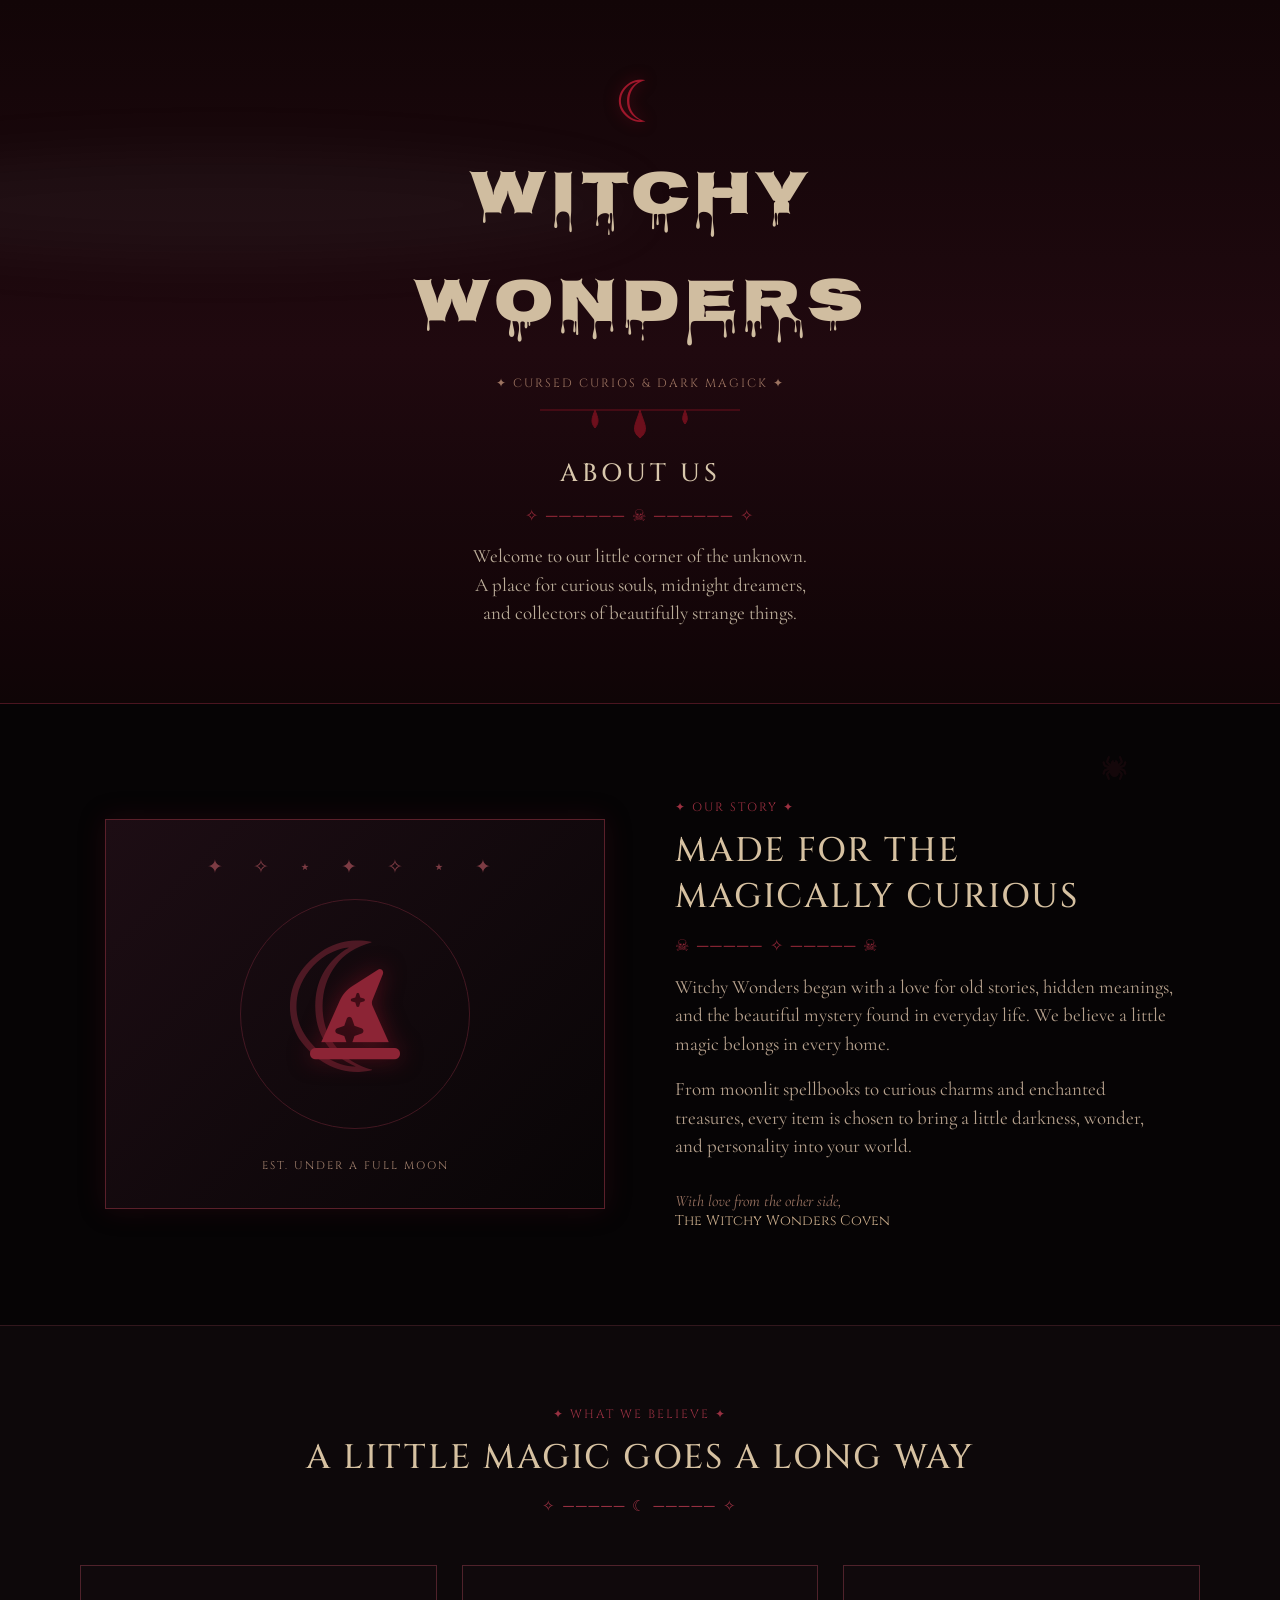
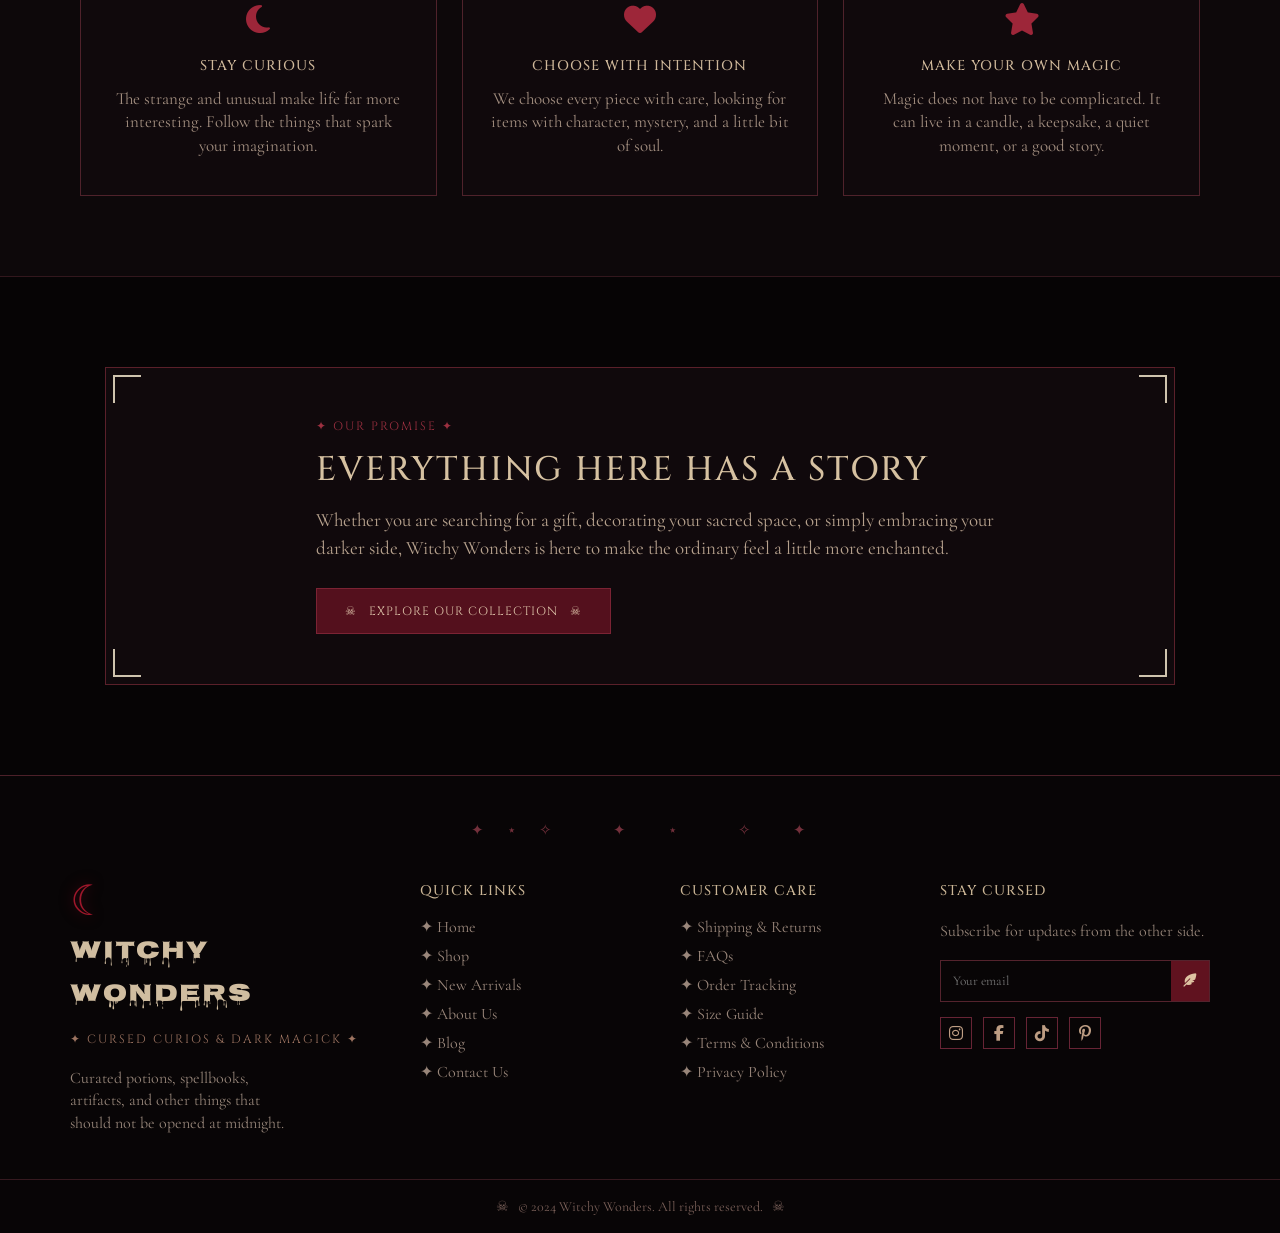
==== about.html @ de9fff38 "Add Witchy Wonders about page" ====
<!DOCTYPE html>
<html lang="en">
<head>
    <meta charset="UTF-8">
    <meta name="viewport" content="width=device-width, initial-scale=1.0">
    <title>Witchy Wonders | About Us</title>

    <link rel="stylesheet" href="about.css">

    <link rel="preconnect" href="https://fonts.googleapis.com">
    <link rel="preconnect" href="https://fonts.gstatic.com" crossorigin>
    <link href="https://fonts.googleapis.com/css2?family=Cinzel:wght@400;500;600&family=Cormorant+Garamond:wght@400;500;600&family=Nosifer&display=swap" rel="stylesheet">

    <link rel="stylesheet" href="https://cdnjs.cloudflare.com/ajax/libs/font-awesome/6.5.2/css/all.min.css">
</head>

<body>

    <div class="bg-spiders">
        <i class="fa-solid fa-spider"></i>
        <i class="fa-solid fa-spider"></i>
        <i class="fa-solid fa-spider"></i>
        <i class="fa-solid fa-spider"></i>
        <i class="fa-solid fa-spider"></i>
        <i class="fa-solid fa-spider"></i>
    </div>

    <header class="hero">
        <div class="fog"></div>

        <div class="hero-content">
            <div class="moon-symbol">☾</div>
            <h1>WITCHY WONDERS</h1>
            <p class="tagline">✦ CURSED CURIOS &amp; DARK MAGICK ✦</p>

            <svg class="blood-drip" viewBox="0 0 200 30">
                <line x1="0" y1="1" x2="200" y2="1"></line>
                <path d="M55 1 C52 9 50 13 55 19 C60 13 58 9 55 1 Z"></path>
                <path d="M100 1 C96 15 90 21 100 29 C110 21 104 15 100 1 Z"></path>
                <path d="M145 1 C143 7 141 10 145 15 C149 10 147 7 145 1 Z"></path>
            </svg>

            <h2>ABOUT US</h2>
            <div class="ornament">✧ ────── ☠ ────── ✧</div>

            <p class="hero-text">
                Welcome to our little corner of the unknown.<br>
                A place for curious souls, midnight dreamers,<br>
                and collectors of beautifully strange things.
            </p>
        </div>
    </header>

    <main>
        <section class="story-section">
            <div class="story-image">
                <div class="moon-circle">☾</div>
                <i class="fa-solid fa-hat-wizard"></i>
                <p>EST. UNDER A FULL MOON</p>
            </div>

            <div class="story-text">
                <p class="small-title">✦ OUR STORY ✦</p>
                <h2>MADE FOR THE<br>MAGICALLY CURIOUS</h2>

                <div class="small-ornament">☠ ───── ✧ ───── ☠</div>

                <p>
                    Witchy Wonders began with a love for old stories, hidden
                    meanings, and the beautiful mystery found in everyday life.
                    We believe a little magic belongs in every home.
                </p>

                <p>
                    From moonlit spellbooks to curious charms and enchanted
                    treasures, every item is chosen to bring a little darkness,
                    wonder, and personality into your world.
                </p>

                <p class="signature">With love from the other side,</p>
                <p class="signature-name">The Witchy Wonders Coven</p>
            </div>
        </section>

        <section class="beliefs-section">
            <div class="section-heading">
                <p>✦ WHAT WE BELIEVE ✦</p>
                <h2>A LITTLE MAGIC GOES A LONG WAY</h2>
                <div>✧ ───── ☾ ───── ✧</div>
            </div>

            <div class="belief-grid">
                <div class="belief-card">
                    <i class="fa-solid fa-moon"></i>
                    <h3>STAY CURIOUS</h3>
                    <p>
                        The strange and unusual make life far more interesting.
                        Follow the things that spark your imagination.
                    </p>
                </div>

                <div class="belief-card">
                    <i class="fa-solid fa-heart"></i>
                    <h3>CHOOSE WITH INTENTION</h3>
                    <p>
                        We choose every piece with care, looking for items with
                        character, mystery, and a little bit of soul.
                    </p>
                </div>

                <div class="belief-card">
                    <i class="fa-solid fa-star"></i>
                    <h3>MAKE YOUR OWN MAGIC</h3>
                    <p>
                        Magic does not have to be complicated. It can live in a
                        candle, a keepsake, a quiet moment, or a good story.
                    </p>
                </div>
            </div>
        </section>

        <section class="promise-section">
            <div class="promise-box">
                <span class="corner top-left"></span>
                <span class="corner top-right"></span>
                <span class="corner bottom-left"></span>
                <span class="corner bottom-right"></span>

                <i class="fa-solid fa-cauldron promise-icon"></i>

                <div>
                    <p class="small-title">✦ OUR PROMISE ✦</p>
                    <h2>EVERYTHING HERE HAS A STORY</h2>
                    <p>
                        Whether you are searching for a gift, decorating your
                        sacred space, or simply embracing your darker side,
                        Witchy Wonders is here to make the ordinary feel a
                        little more enchanted.
                    </p>

                    <a href="#" class="magic-button">
                        <span>☠</span> EXPLORE OUR COLLECTION <span>☠</span>
                    </a>
                </div>
            </div>
        </section>
    </main>

    <footer>
        <div class="footer-stars">✦　⋆　✧　　　✦　　⋆　　　✧　　✦</div>

        <div class="footer-grid">
            <div class="footer-brand">
                <div class="footer-moon">☾</div>
                <h2>WITCHY WONDERS</h2>
                <p class="tagline">✦ CURSED CURIOS &amp; DARK MAGICK ✦</p>

                <p>
                    Curated potions, spellbooks,<br>
                    artifacts, and other things that<br>
                    should not be opened at midnight.
                </p>
            </div>

            <div class="footer-column">
                <h3>QUICK LINKS</h3>
                <a href="#">✦ Home</a>
                <a href="#">✦ Shop</a>
                <a href="#">✦ New Arrivals</a>
                <a href="#">✦ About Us</a>
                <a href="#">✦ Blog</a>
                <a href="#">✦ Contact Us</a>
            </div>

            <div class="footer-column">
                <h3>CUSTOMER CARE</h3>
                <a href="#">✦ Shipping &amp; Returns</a>
                <a href="#">✦ FAQs</a>
                <a href="#">✦ Order Tracking</a>
                <a href="#">✦ Size Guide</a>
                <a href="#">✦ Terms &amp; Conditions</a>
                <a href="#">✦ Privacy Policy</a>
            </div>

            <div class="footer-column">
                <h3>STAY CURSED</h3>
                <p>Subscribe for updates from the other side.</p>

                <div class="newsletter">
                    <input type="email" placeholder="Your email">
                    <button type="button">
                        <i class="fa-solid fa-feather-pointed"></i>
                    </button>
                </div>

                <div class="social-icons">
                    <a href="#"><i class="fa-brands fa-instagram"></i></a>
                    <a href="#"><i class="fa-brands fa-facebook-f"></i></a>
                    <a href="#"><i class="fa-brands fa-tiktok"></i></a>
                    <a href="#"><i class="fa-brands fa-pinterest-p"></i></a>
                </div>
            </div>
        </div>

        <div class="copyright">
            ☠ &nbsp; © 2024 Witchy Wonders. All rights reserved. &nbsp; ☠
        </div>
    </footer>

</body>
</html>
---- about.css ----
* {
    margin: 0;
    padding: 0;
    box-sizing: border-box;
}

body {
    background: #060405;
    color: #cfc3ae;
    font-family: "Cormorant Garamond", serif;
    overflow-x: hidden;
}

a {
    color: inherit;
    text-decoration: none;
}

button,
input {
    font-family: inherit;
}

/* Background */

.bg-spiders {
    position: fixed;
    inset: 0;
    z-index: -1;
    color: #4a1520;
    opacity: 0.22;
    pointer-events: none;
}

.bg-spiders i {
    position: absolute;
    font-size: 24px;
}

.bg-spiders i:nth-child(1) {
    top: 10%;
    left: 8%;
}

.bg-spiders i:nth-child(2) {
    top: 31%;
    right: 7%;
}

.bg-spiders i:nth-child(3) {
    top: 67%;
    left: 6%;
}

.bg-spiders i:nth-child(4) {
    top: 84%;
    right: 12%;
}

.bg-spiders i:nth-child(5) {
    top: 52%;
    left: 20%;
}

.bg-spiders i:nth-child(6) {
    top: 18%;
    right: 28%;
}

/* Hero */

.hero {
    min-height: 540px;
    position: relative;
    overflow: hidden;
    padding: 75px 20px;
    border-bottom: 1px solid #4a1520;
    text-align: center;
    background: linear-gradient(to bottom, #090506, #18090e, #060405);
}

.hero::before {
    content: "";
    position: absolute;
    inset: 0;
    background: rgba(100, 10, 25, 0.1);
}

.hero-content {
    max-width: 780px;
    position: relative;
    z-index: 1;
    margin: auto;
}

.fog {
    width: 65%;
    height: 110px;
    position: absolute;
    top: 150px;
    left: -15%;
    border-radius: 50%;
    background: rgba(150, 150, 150, 0.06);
    filter: blur(25px);
    animation: moveFog 13s infinite alternate;
}

@keyframes moveFog {
    from {
        left: -15%;
    }

    to {
        left: 48%;
    }
}

.moon-symbol,
.footer-moon {
    color: #9e172b;
    font-size: 58px;
    line-height: 1;
    text-shadow: 0 0 14px rgba(150, 20, 35, 0.5);
}

.hero h1,
.footer-brand h2 {
    color: #d0bda0;
    font-family: "Nosifer", cursive;
    font-weight: normal;
    letter-spacing: 3px;
}

.hero h1 {
    margin-top: 12px;
    font-size: clamp(34px, 6vw, 62px);
}

.tagline {
    margin-top: 14px;
    color: #9d7461;
    font-family: "Cinzel", serif;
    font-size: 12px;
    letter-spacing: 2px;
}

.blood-drip {
    display: block;
    width: 220px;
    height: 30px;
    margin: 18px auto;
    color: #6d0f1c;
    fill: currentColor;
    stroke: currentColor;
}

.hero h2 {
    color: #d8c7ac;
    font-family: "Cinzel", serif;
    font-size: 25px;
    font-weight: 500;
    letter-spacing: 4px;
}

.ornament,
.small-ornament {
    margin: 16px 0;
    color: #8d2636;
    letter-spacing: 2px;
}

.hero-text {
    color: #bcae9a;
    font-size: 19px;
    line-height: 1.5;
}

/* Story section */

.story-section {
    max-width: 1120px;
    display: grid;
    grid-template-columns: 1fr 1fr;
    align-items: center;
    gap: 70px;
    margin: auto;
    padding: 95px 25px;
}

.story-image {
    min-height: 390px;
    display: flex;
    align-items: center;
    justify-content: center;
    position: relative;
    overflow: hidden;
    border: 1px solid #5a202a;
    background: linear-gradient(135deg, #1d0d14, #080506);
    box-shadow: 0 0 25px rgba(90, 15, 30, 0.25);
}

.story-image::before {
    content: "✦  ✧  ⋆  ✦  ✧  ⋆  ✦";
    position: absolute;
    top: 35px;
    color: #7c3b43;
    font-size: 19px;
    letter-spacing: 13px;
}

.story-image > i {
    position: relative;
    z-index: 1;
    color: #8c2435;
    font-size: 90px;
    text-shadow: 0 0 22px rgba(150, 20, 40, 0.5);
}

.moon-circle {
    width: 230px;
    height: 230px;
    display: grid;
    place-items: center;
    position: absolute;
    border: 1px solid #6b2433;
    border-radius: 50%;
    color: #7d2736;
    font-size: 180px;
    opacity: 0.55;
}

.story-image p {
    position: absolute;
    bottom: 35px;
    color: #a68470;
    font-family: "Cinzel", serif;
    font-size: 11px;
    letter-spacing: 2px;
}

.small-title {
    color: #9c3040;
    font-family: "Cinzel", serif;
    font-size: 12px;
    letter-spacing: 2px;
}

.story-text h2,
.section-heading h2,
.promise-box h2 {
    margin: 13px 0;
    color: #d6c1a1;
    font-family: "Cinzel", serif;
    font-size: clamp(23px, 3vw, 34px);
    font-weight: 500;
    letter-spacing: 2px;
}

.story-text > p:not(.small-title):not(.signature):not(.signature-name) {
    margin: 17px 0;
    color: #b6a18d;
    font-size: 19px;
    line-height: 1.5;
}

.signature {
    margin-top: 30px !important;
    color: #987260 !important;
    font-style: italic;
}

.signature-name {
    color: #c8ab8a;
    font-family: "Cinzel", serif;
    font-size: 14px;
}

/* Beliefs section */

.beliefs-section {
    padding: 80px 20px;
    border-top: 1px solid #32171d;
    border-bottom: 1px solid #32171d;
    background: #0d080a;
}

.section-heading {
    max-width: 760px;
    margin: auto;
    text-align: center;
}

.section-heading p,
.section-heading div {
    color: #973041;
    font-family: "Cinzel", serif;
    font-size: 12px;
    letter-spacing: 2px;
}

.section-heading div {
    margin-top: 15px;
    font-size: 15px;
}

.belief-grid {
    max-width: 1120px;
    display: grid;
    grid-template-columns: repeat(3, 1fr);
    gap: 25px;
    margin: 48px auto 0;
}

.belief-card {
    padding: 37px 28px;
    border: 1px solid #4f222b;
    background: #10090c;
    text-align: center;
}

.belief-card i {
    color: #9d2639;
    font-size: 32px;
}

.belief-card h3 {
    margin: 20px 0 12px;
    color: #d0b99b;
    font-family: "Cinzel", serif;
    font-size: 14px;
    font-weight: 500;
    letter-spacing: 1px;
}

.belief-card p {
    color: #a38f80;
    font-size: 17px;
    line-height: 1.4;
}

/* Promise section */

.promise-section {
    max-width: 1120px;
    margin: auto;
    padding: 90px 25px;
}

.promise-box {
    display: grid;
    grid-template-columns: 130px 1fr;
    gap: 30px;
    position: relative;
    padding: 50px;
    border: 1px solid #5a202a;
    background: #10090c;
}

.promise-icon {
    align-self: center;
    color: #96253a;
    font-size: 66px;
    text-align: center;
}

.promise-box > div p:last-of-type {
    max-width: 700px;
    color: #b6a18d;
    font-size: 19px;
    line-height: 1.5;
}

.corner {
    width: 28px;
    height: 28px;
    position: absolute;
    border-color: #8a2b3b;
}

.top-left {
    top: 7px;
    left: 7px;
    border-top: 2px solid;
    border-left: 2px solid;
}

.top-right {
    top: 7px;
    right: 7px;
    border-top: 2px solid;
    border-right: 2px solid;
}

.bottom-left {
    bottom: 7px;
    left: 7px;
    border-bottom: 2px solid;
    border-left: 2px solid;
}

.bottom-right {
    right: 7px;
    bottom: 7px;
    border-right: 2px solid;
    border-bottom: 2px solid;
}

.magic-button {
    display: inline-block;
    margin-top: 25px;
    padding: 14px 20px;
    border: 1px solid #7b2334;
    background: #54101d;
    color: #e0c7ac;
    font-family: "Cinzel", serif;
    font-size: 12px;
    letter-spacing: 1px;
    transition: 0.3s;
}

.magic-button:hover {
    background: #7b192b;
    box-shadow: 0 0 16px rgba(135, 20, 42, 0.5);
}

.magic-button span {
    margin: 0 8px;
}

/* Footer */

footer {
    padding-top: 45px;
    border-top: 1px solid #4c2029;
    background: #080506;
}

.footer-stars {
    color: #73303b;
    text-align: center;
    font-size: 15px;
    letter-spacing: 4px;
}

.footer-grid {
    max-width: 1180px;
    display: grid;
    grid-template-columns: 1.4fr 1fr 1fr 1.2fr;
    gap: 35px;
    margin: 42px auto 0;
    padding: 0 20px 45px;
}

.footer-moon {
    font-size: 42px;
}

.footer-brand h2 {
    margin-top: 8px;
    font-size: 25px;
    letter-spacing: 1px;
}

.footer-brand > p:last-child,
.footer-column p {
    margin-top: 20px;
    color: #968579;
    font-size: 16px;
    line-height: 1.4;
}

.footer-column h3 {
    margin-bottom: 17px;
    color: #cbb696;
    font-family: "Cinzel", serif;
    font-size: 14px;
    font-weight: 500;
    letter-spacing: 1px;
}

.footer-column > a {
    display: block;
    margin-bottom: 9px;
    color: #99867a;
    font-size: 16px;
    transition: 0.2s;
}

.footer-column > a:hover {
    padding-left: 4px;
    color: #c8ad8e;
}

.newsletter {
    display: flex;
    margin-top: 18px;
    border: 1px solid #54232d;
}

.newsletter input {
    width: 100%;
    height: 40px;
    padding-left: 12px;
    border: none;
    outline: none;
    background: transparent;
    color: #d4c4ac;
}

.newsletter button {
    width: 45px;
    border: none;
    background: #60121f;
    color: #dec2a2;
    cursor: pointer;
}

.social-icons {
    display: flex;
    gap: 11px;
    margin-top: 15px;
}

.social-icons a {
    width: 32px;
    height: 32px;
    display: grid;
    place-items: center;
    border: 1px solid #672435;
    color: #bd9d83;
}

.social-icons a:hover {
    background: #671321;
    color: #fff2da;
}

.copyright {
    padding: 18px 20px;
    border-top: 1px solid #35191f;
    color: #795f58;
    text-align: center;
    font-size: 14px;
}

/* Mobile */

@media (max-width: 850px) {
    .story-section {
        grid-template-columns: 1fr;
        gap: 40px;
    }

    .belief-grid {
        grid-template-columns: 1fr;
    }

    .footer-grid {
        grid-template-columns: 1fr 1fr;
    }
}

@media (max-width: 560px) {
    .hero {
        min-height: auto;
        padding: 65px 16px;
    }

    .hero-text br {
        display: none;
    }

    .story-section {
        padding: 70px 20px;
    }

    .story-image {
        min-height: 320px;
    }

    .promise-box {
        grid-template-columns: 1fr;
        padding: 40px 25px;
        text-align: center;
    }

    .footer-grid {
        grid-template-columns: 1fr;
    }
}
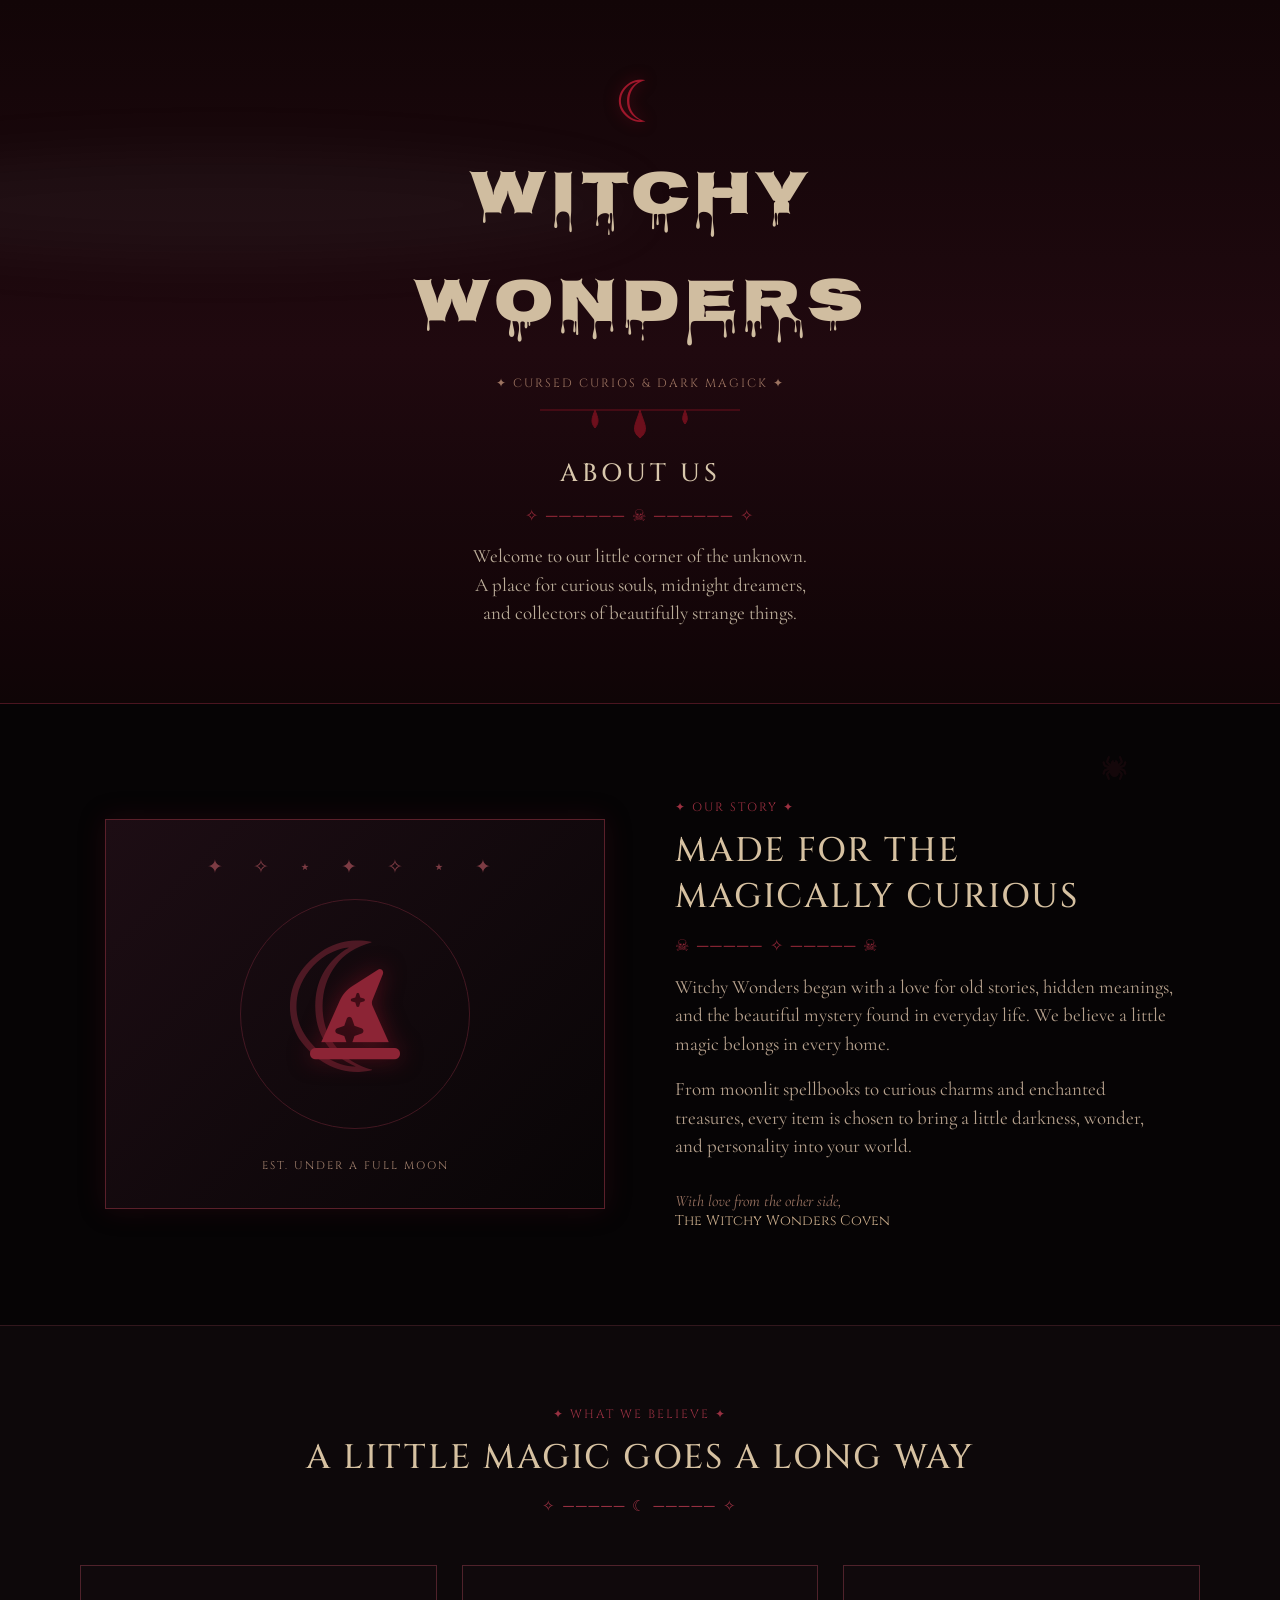
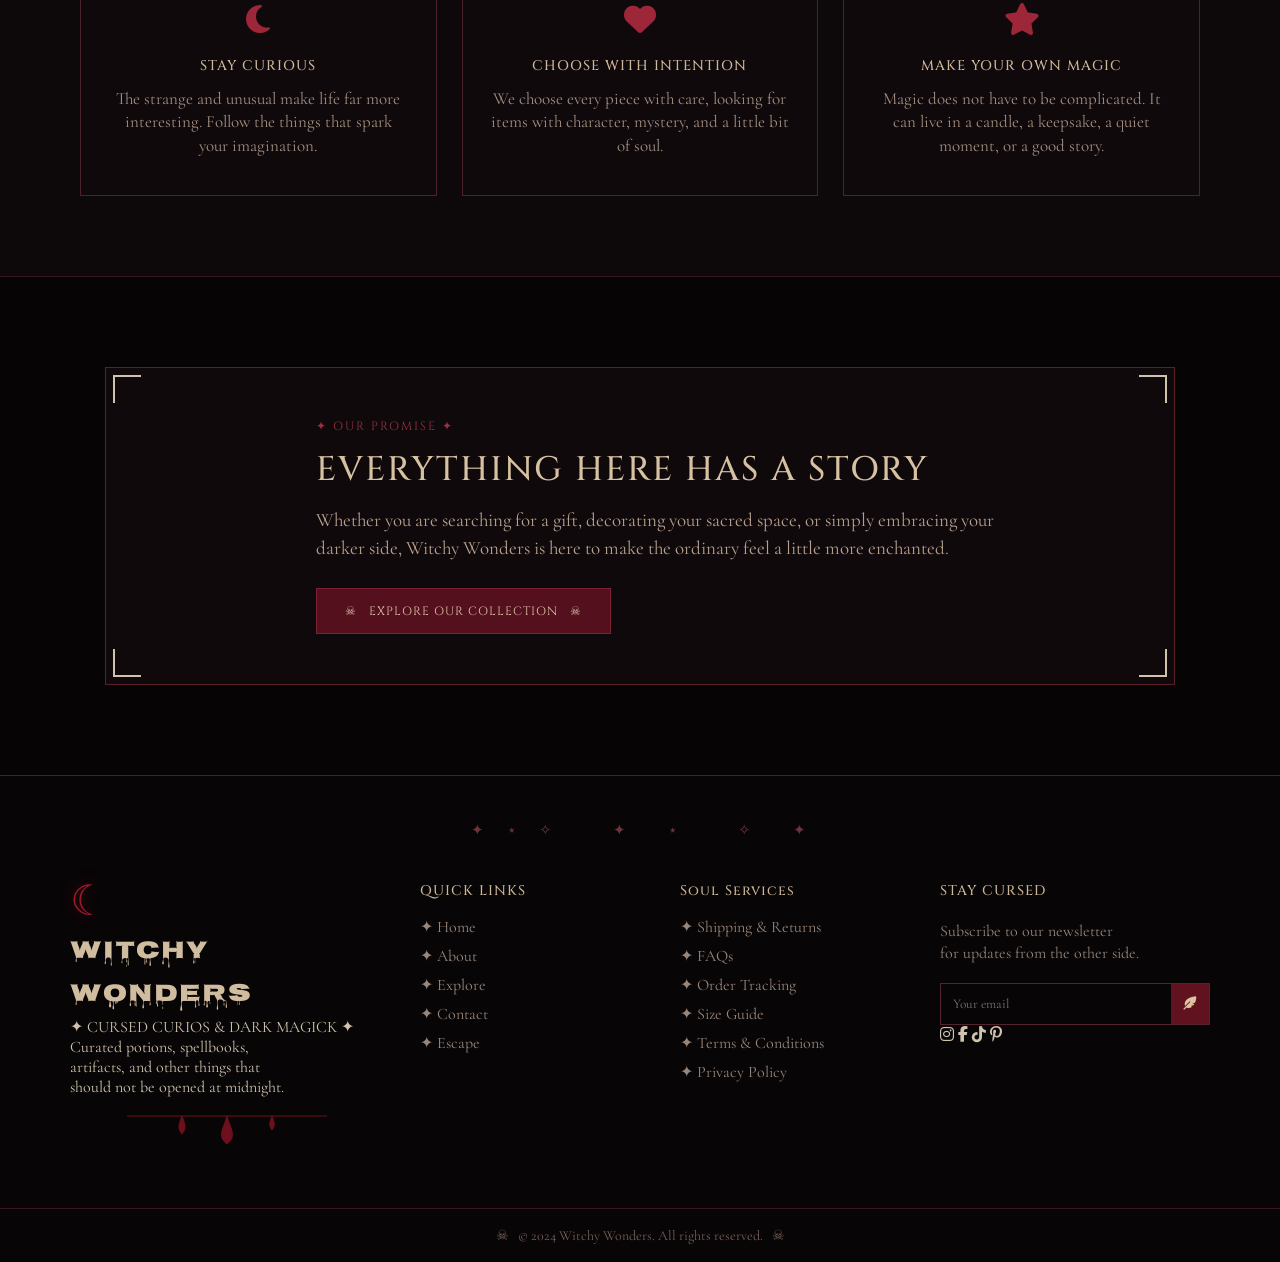
==== commit 408e7eea: "Update footer content and links in about.html" ====
--- a/about.html
+++ b/about.html
@@ -153,27 +153,33 @@
             <div class="footer-brand">
                 <div class="footer-moon">☾</div>
                 <h2>WITCHY WONDERS</h2>
-                <p class="tagline">✦ CURSED CURIOS &amp; DARK MAGICK ✦</p>
-
-                <p>
+                <p class="footer-tagline">✦ CURSED CURIOS &amp; DARK MAGICK ✦</p>
+
+                <p class="footer-description">
                     Curated potions, spellbooks,<br>
                     artifacts, and other things that<br>
                     should not be opened at midnight.
                 </p>
+
+                <svg class="blood-drip footer-drip" viewBox="0 0 200 30">
+                    <line x1="0" y1="1" x2="200" y2="1"></line>
+                    <path d="M55 1 C52 9 50 13 55 19 C60 13 58 9 55 1 Z"></path>
+                    <path d="M100 1 C96 15 90 21 100 29 C110 21 104 15 100 1 Z"></path>
+                    <path d="M145 1 C143 7 141 10 145 15 C149 10 147 7 145 1 Z"></path>
+                </svg>
             </div>
 
             <div class="footer-column">
                 <h3>QUICK LINKS</h3>
-                <a href="#">✦ Home</a>
-                <a href="#">✦ Shop</a>
-                <a href="#">✦ New Arrivals</a>
-                <a href="#">✦ About Us</a>
-                <a href="#">✦ Blog</a>
-                <a href="#">✦ Contact Us</a>
+                <a href="done.html">✦ Home</a>
+                <a href="#about.html">✦ About</a>
+                <a href="product.html">✦ Explore</a>
+                <a href="contact.html">✦ Contact</a>
+                <a href="land.html">✦ Escape</a>
             </div>
 
             <div class="footer-column">
-                <h3>CUSTOMER CARE</h3>
+                <h3>Soul Services</h3>
                 <a href="#">✦ Shipping &amp; Returns</a>
                 <a href="#">✦ FAQs</a>
                 <a href="#">✦ Order Tracking</a>
@@ -182,9 +188,13 @@
                 <a href="#">✦ Privacy Policy</a>
             </div>
 
-            <div class="footer-column">
+            <div class="footer-column newsletter-column">
                 <h3>STAY CURSED</h3>
-                <p>Subscribe for updates from the other side.</p>
+
+                <p>
+                    Subscribe to our newsletter<br>
+                    for updates from the other side.
+                </p>
 
                 <div class="newsletter">
                     <input type="email" placeholder="Your email">
@@ -193,7 +203,7 @@
                     </button>
                 </div>
 
-                <div class="social-icons">
+                <div class="footer-social">
                     <a href="#"><i class="fa-brands fa-instagram"></i></a>
                     <a href="#"><i class="fa-brands fa-facebook-f"></i></a>
                     <a href="#"><i class="fa-brands fa-tiktok"></i></a>
@@ -208,4 +218,4 @@
     </footer>
 
 </body>
-</html>+</html>
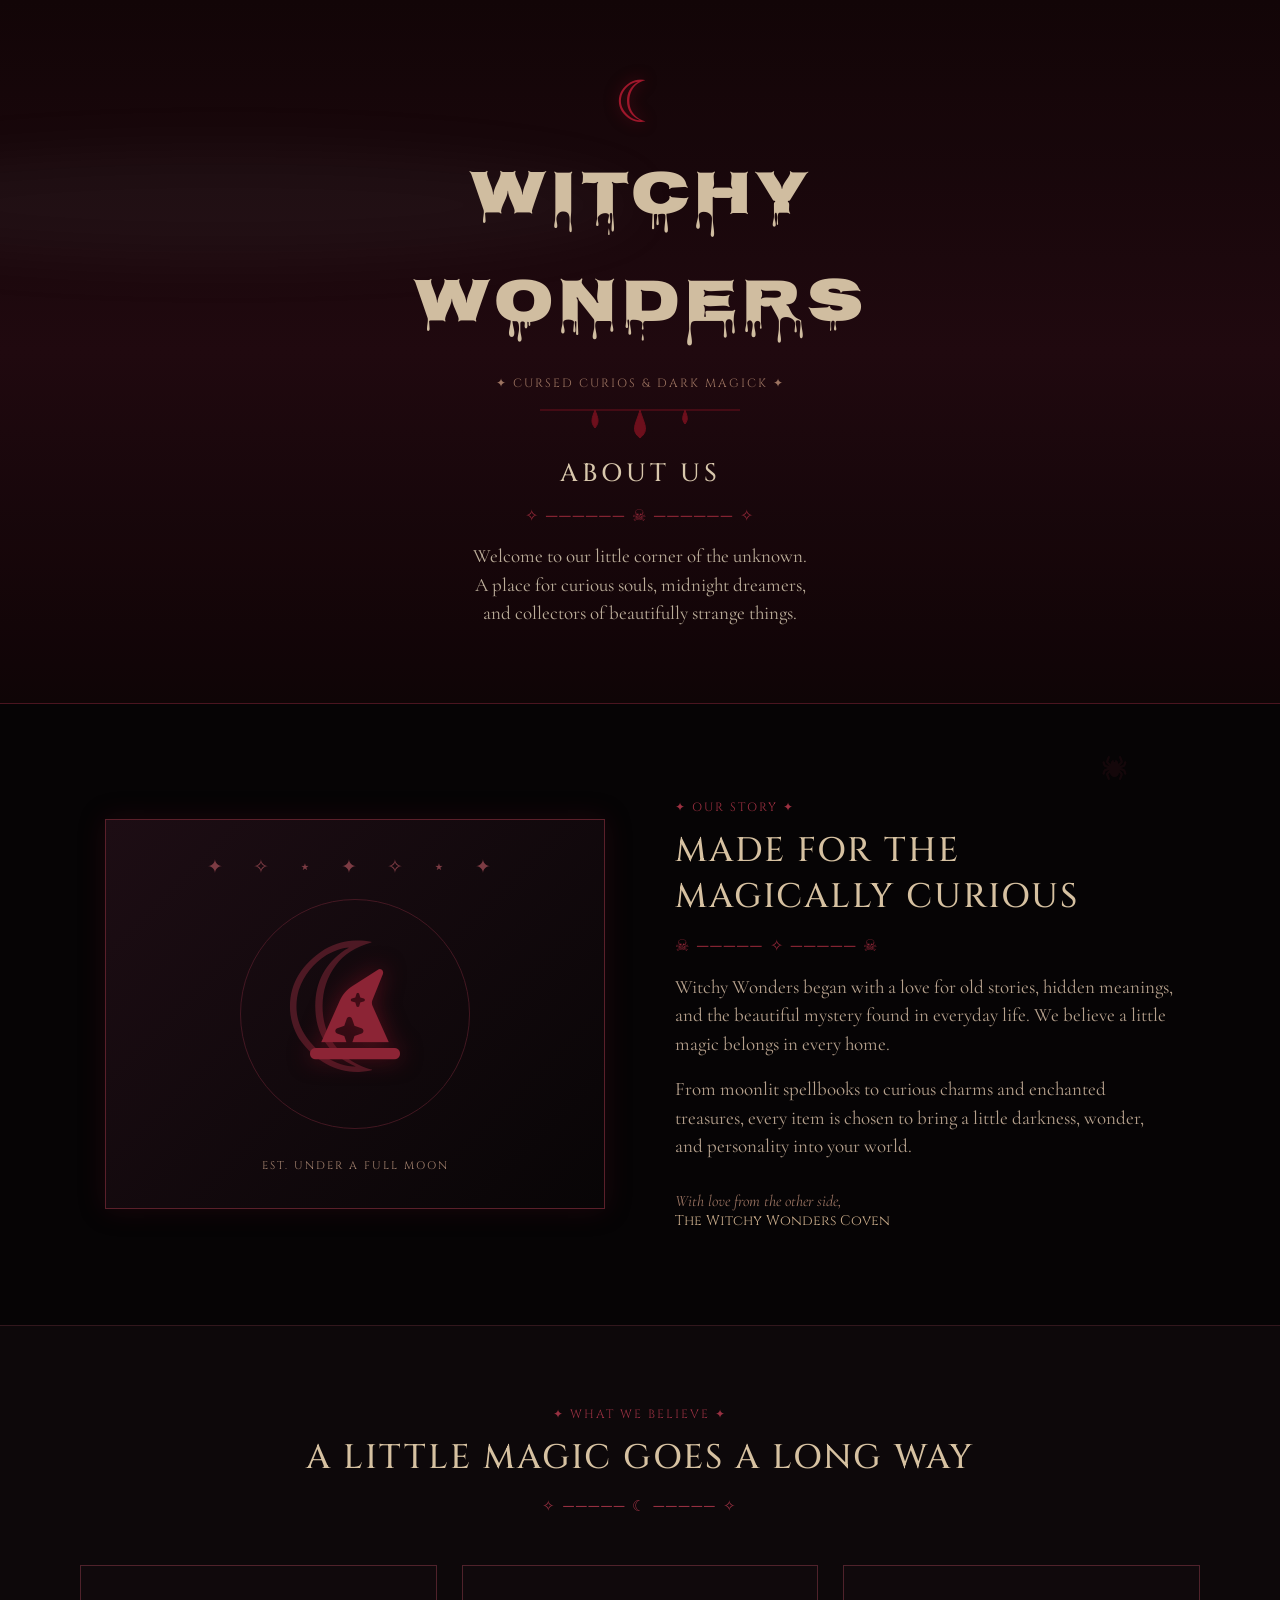
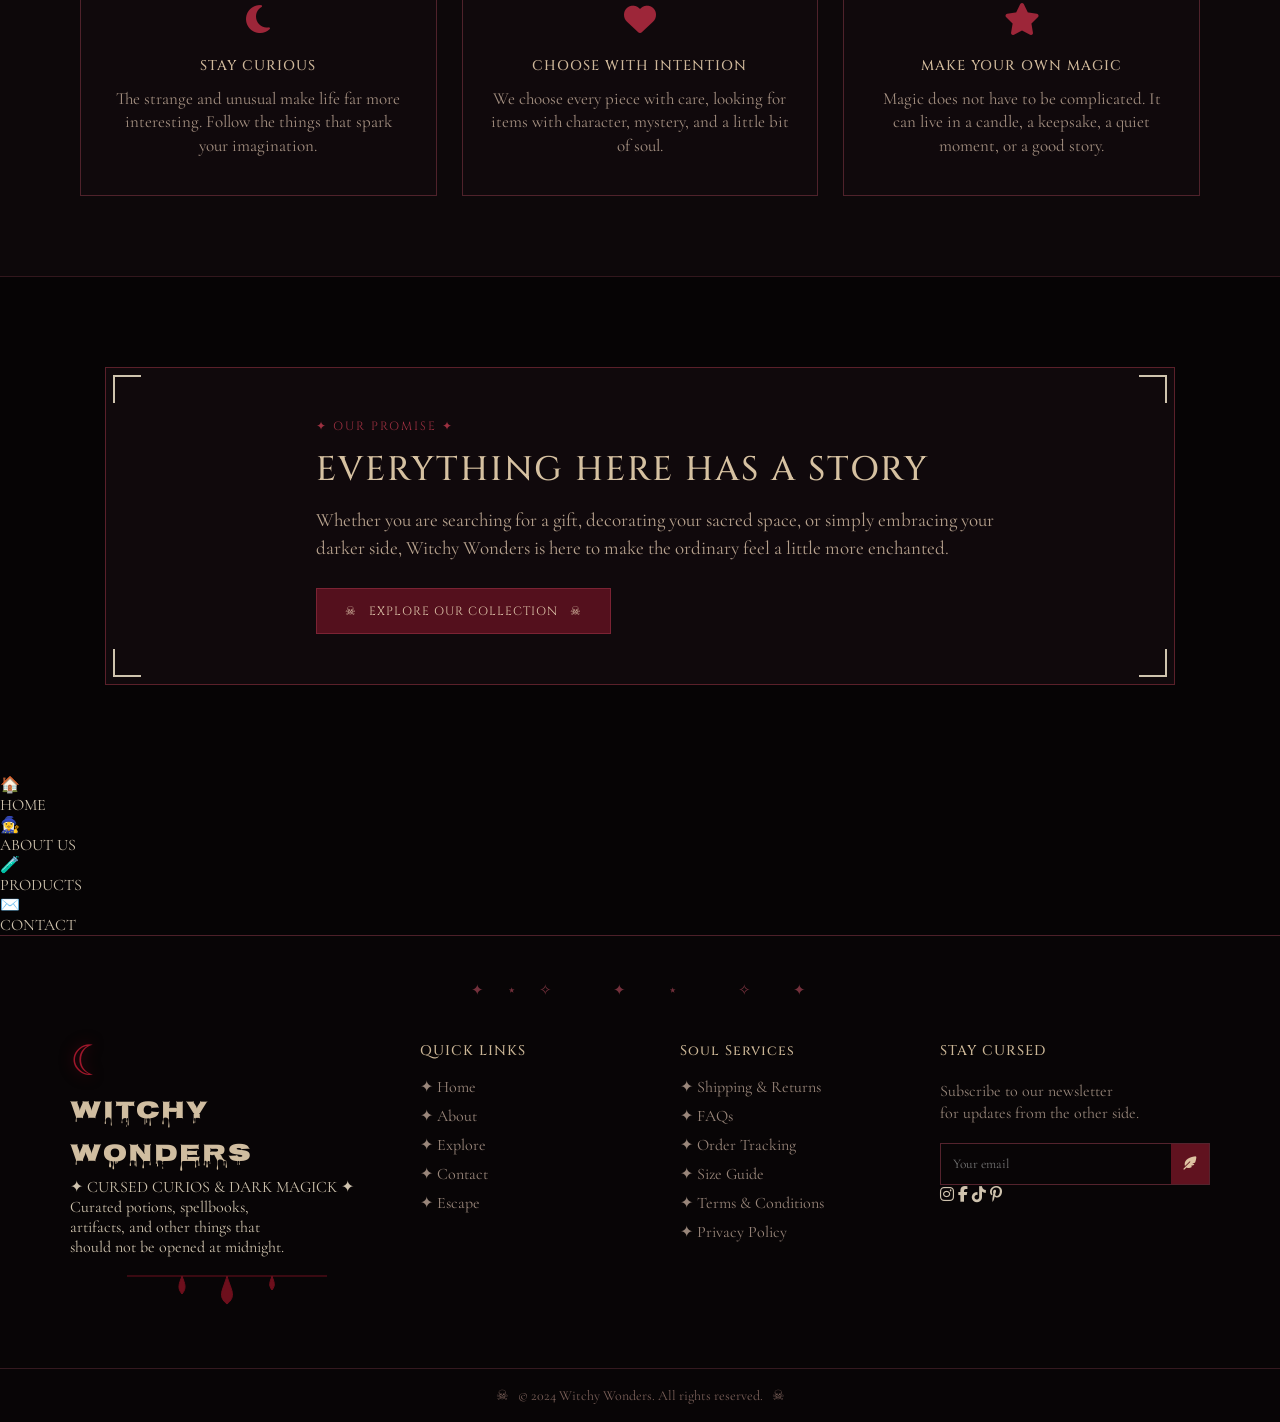
==== commit 2a2fecd9: "Implement navigation ring in about.html Added a navigation ring with links to home, about, products," ====
--- a/about.html
+++ b/about.html
@@ -146,6 +146,31 @@
         </section>
     </main>
 
+    <!-- NAV RING -->
+    <nav class="nav-ring" id="navRing" aria-hidden="true">
+
+      <a href="home.html" class="nav-item" style="--angle:8deg; --delay:0.02s">
+        <div class="nav-icon">🏠</div>
+        <div class="nav-title">HOME</div>
+      </a>
+
+      <a href="about.html" class="nav-item" style="--angle:38deg; --delay:0.08s">
+        <div class="nav-icon">🧙‍♀️</div>
+        <div class="nav-title">ABOUT US</div>
+      </a>
+
+      <a href="products.html" class="nav-item" style="--angle:68deg; --delay:0.14s">
+        <div class="nav-icon">🧪</div>
+        <div class="nav-title">PRODUCTS</div>
+      </a>
+
+      <a href="contact.html" class="nav-item" style="--angle:98deg; --delay:0.20s">
+        <div class="nav-icon">✉️</div>
+        <div class="nav-title">CONTACT</div>
+      </a>
+
+    </nav>
+
     <footer>
         <div class="footer-stars">✦　⋆　✧　　　✦　　⋆　　　✧　　✦</div>
 
@@ -172,7 +197,7 @@
             <div class="footer-column">
                 <h3>QUICK LINKS</h3>
                 <a href="done.html">✦ Home</a>
-                <a href="#about.html">✦ About</a>
+                <a href="about.html">✦ About</a>
                 <a href="product.html">✦ Explore</a>
                 <a href="contact.html">✦ Contact</a>
                 <a href="land.html">✦ Escape</a>
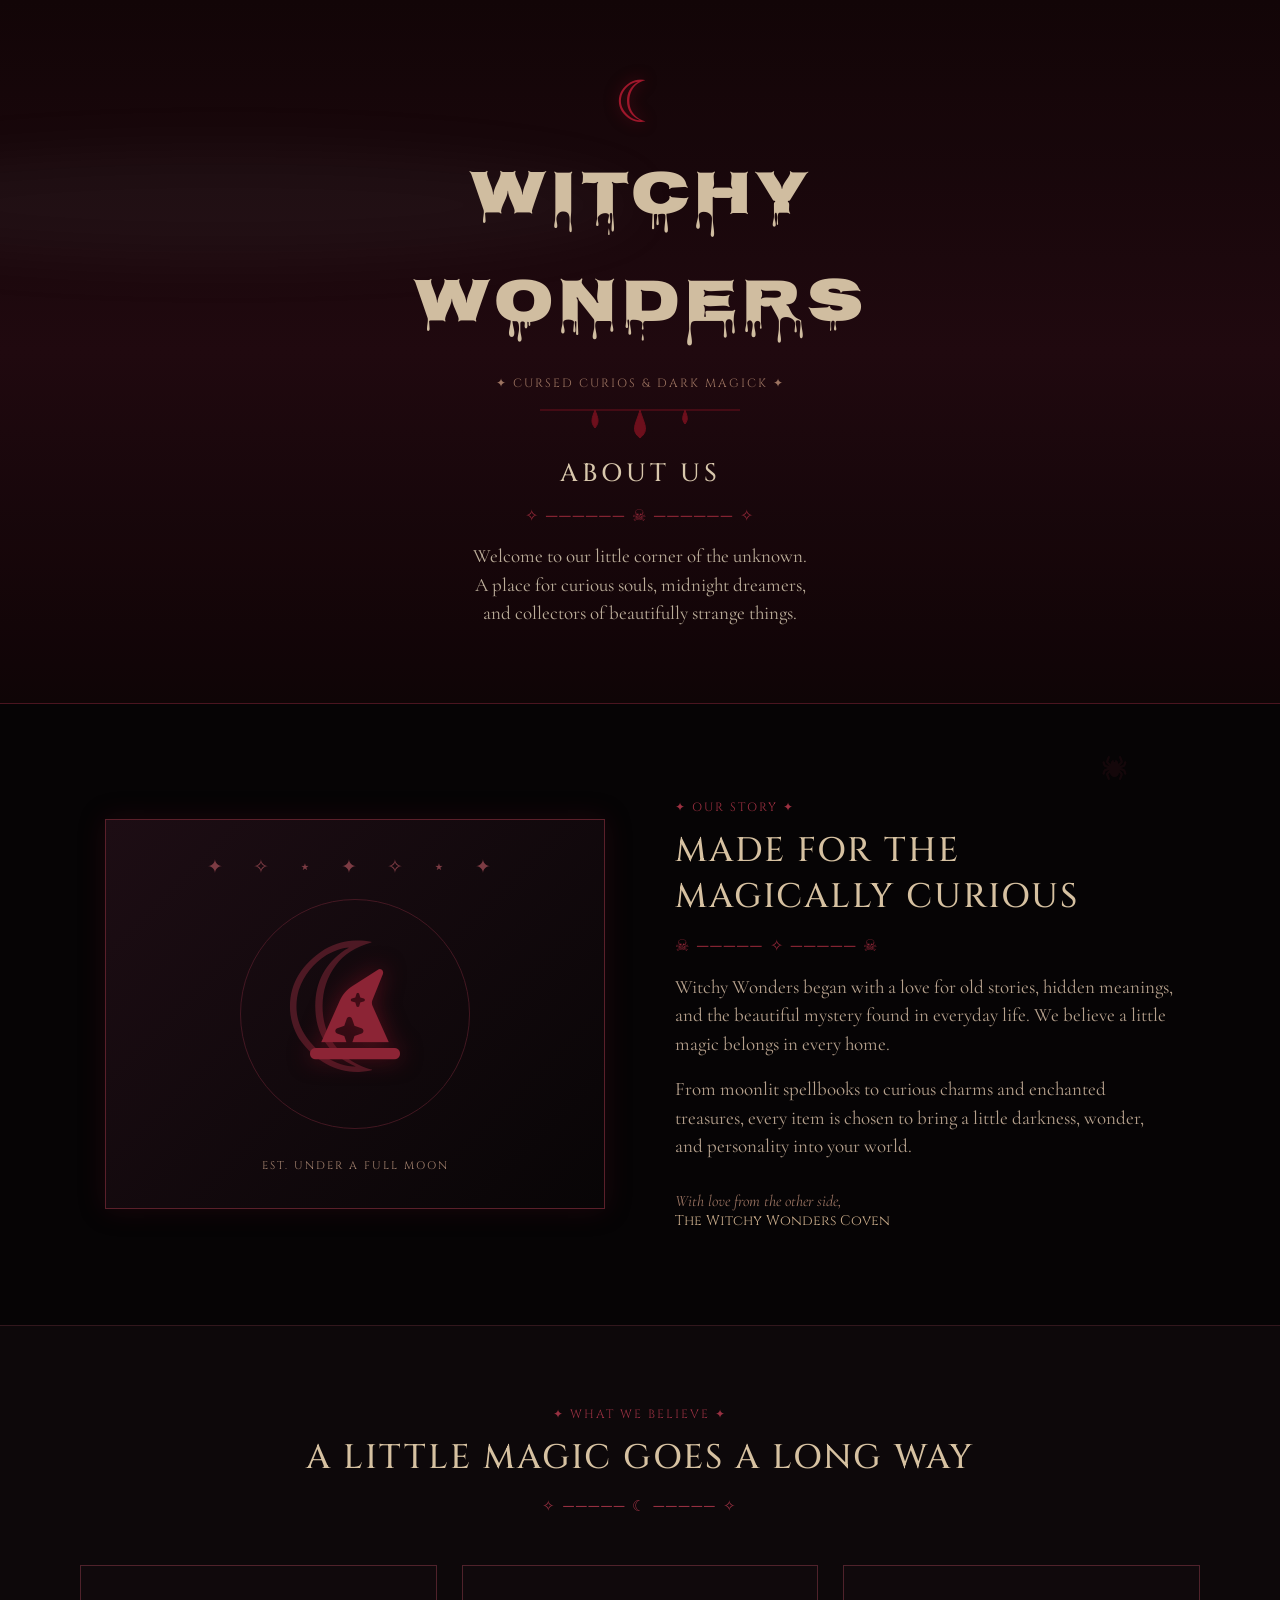
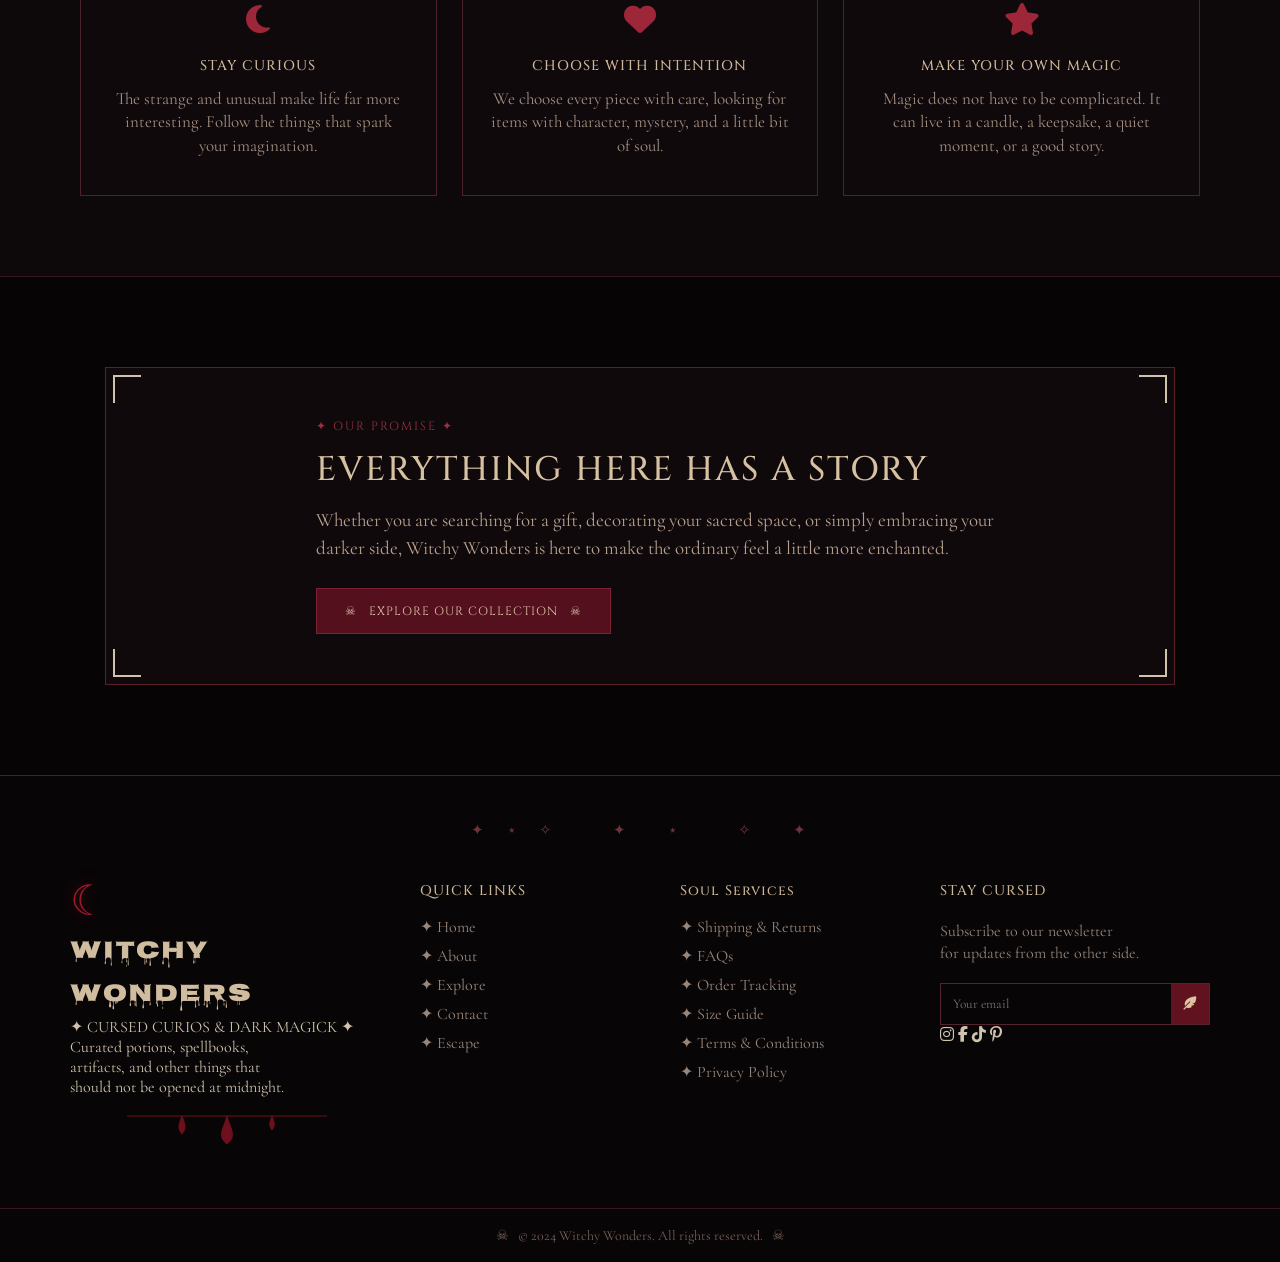
==== commit ee8ca776: "Change 'land.html' link to 'index.html'" ====
--- a/about.html
+++ b/about.html
@@ -200,7 +200,7 @@
                 <a href="about.html">✦ About</a>
                 <a href="product.html">✦ Explore</a>
                 <a href="contact.html">✦ Contact</a>
-                <a href="land.html">✦ Escape</a>
+                <a href="index.html">✦ Escape</a>
             </div>
 
             <div class="footer-column">
--- a/about.css
+++ b/about.css
@@ -3,6 +3,67 @@
     padding: 0;
     box-sizing: border-box;
 }
+/* nav ring */
+  .nav-ring{
+    position:absolute;
+    left:44px; top:44px;
+    width:0; height:0;
+    z-index:7;
+  }
+
+  .nav-item{
+    position:absolute;
+    left:0; top:0;
+    width:130px;
+    margin-left:-65px;
+    margin-top:-65px;
+    display:flex;
+    flex-direction:column;
+    align-items:center;
+    text-align:center;
+    opacity:0;
+    transform: translate(0,0) scale(0.15);
+    transition: transform 0.65s cubic-bezier(.2,.85,.25,1.35), opacity 0.4s ease;
+    transition-delay: var(--delay, 0s);
+    pointer-events:none;
+  }
+
+  .nav-ring.open .nav-item{
+    opacity:1;
+    pointer-events:auto;
+    transform:
+      translate( calc(cos(var(--angle)) * var(--radius)),
+                 calc(sin(var(--angle)) * var(--radius) * -1) )
+      scale(1);
+  }
+
+  .nav-icon{
+    width:58px; height:58px;
+    border-radius:50%;
+    display:flex; align-items:center; justify-content:center;
+    font-size:21px;
+    color:#e6c9c3;
+    background: radial-gradient(circle at 35% 30%, #2a0808, #0c0403 70%);
+    border:1px solid rgba(143,20,20,0.6);
+    box-shadow: 0 0 14px rgba(122,14,14,0.55);
+    transition:0.35s;
+  }
+
+  .nav-title{
+    margin-top:8px;
+    font-family:'Cinzel', serif;
+    font-size:10.5px;
+    letter-spacing:1.5px;
+    color:#e6d8d0;
+  }
+
+  .nav-item:hover .nav-icon,
+  .nav-item:focus-visible .nav-icon{
+    background:#3a0909;
+    border-color: var(--fresh-blood);
+    box-shadow: 0 0 18px var(--blood), 0 0 34px rgba(122,14,14,0.6);
+  }
+  .nav-item:hover .nav-title{ color: var(--fresh-blood); text-shadow:0 0 8px var(--blood); }
 
 body {
     background: #060405;
@@ -587,4 +648,4 @@
     .footer-grid {
         grid-template-columns: 1fr;
     }
-}+}
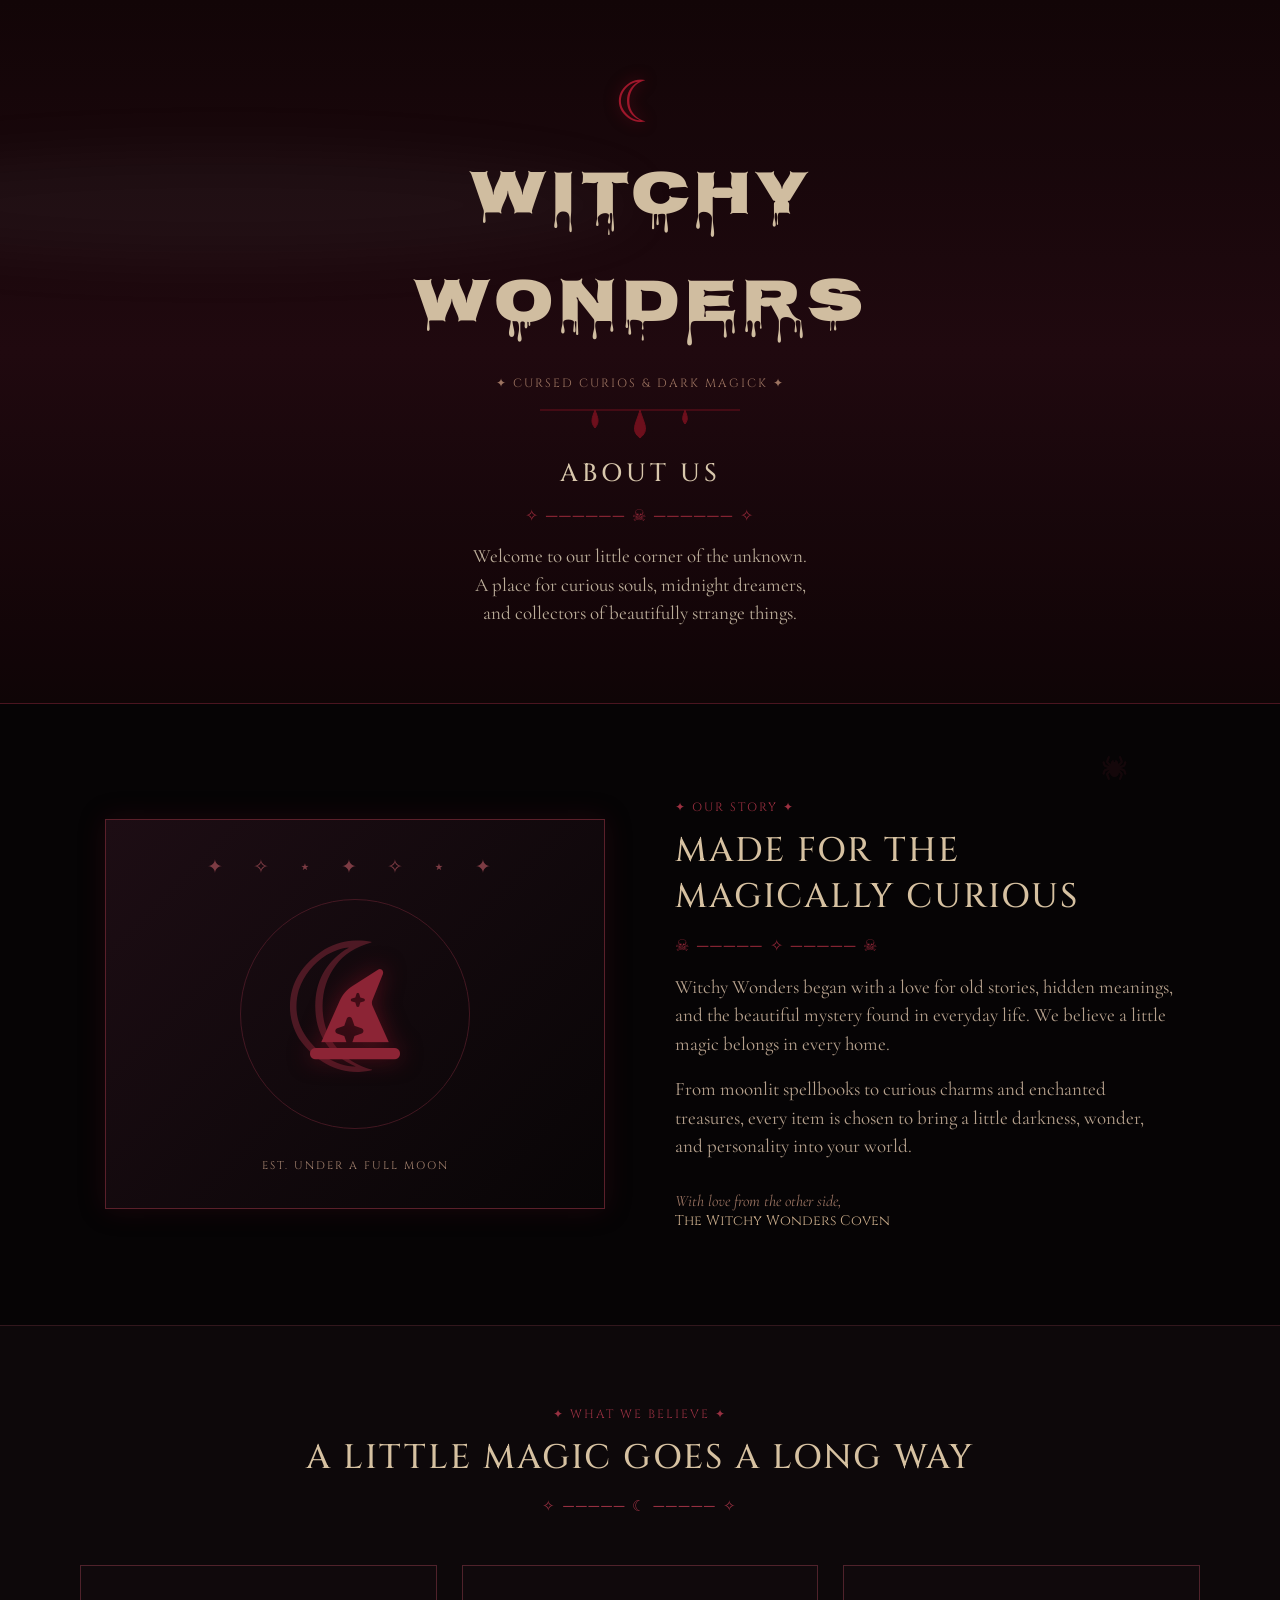
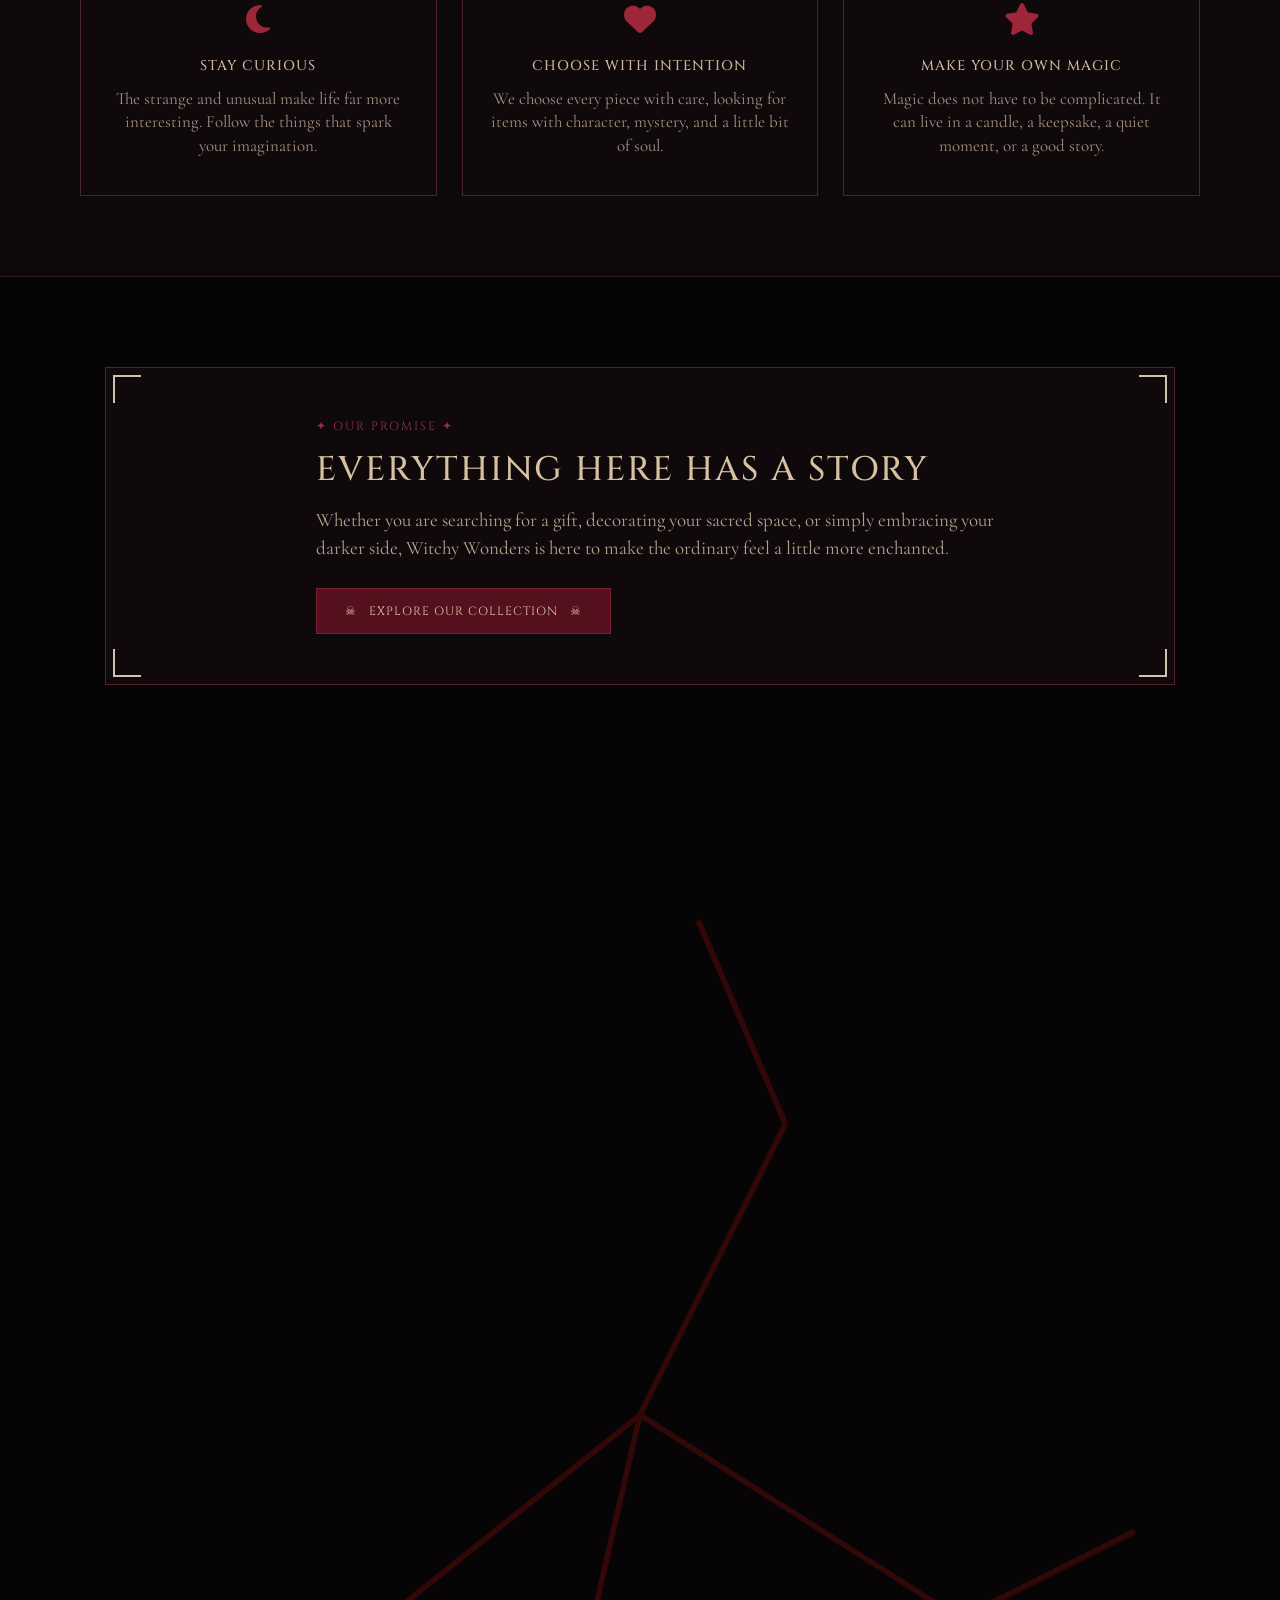
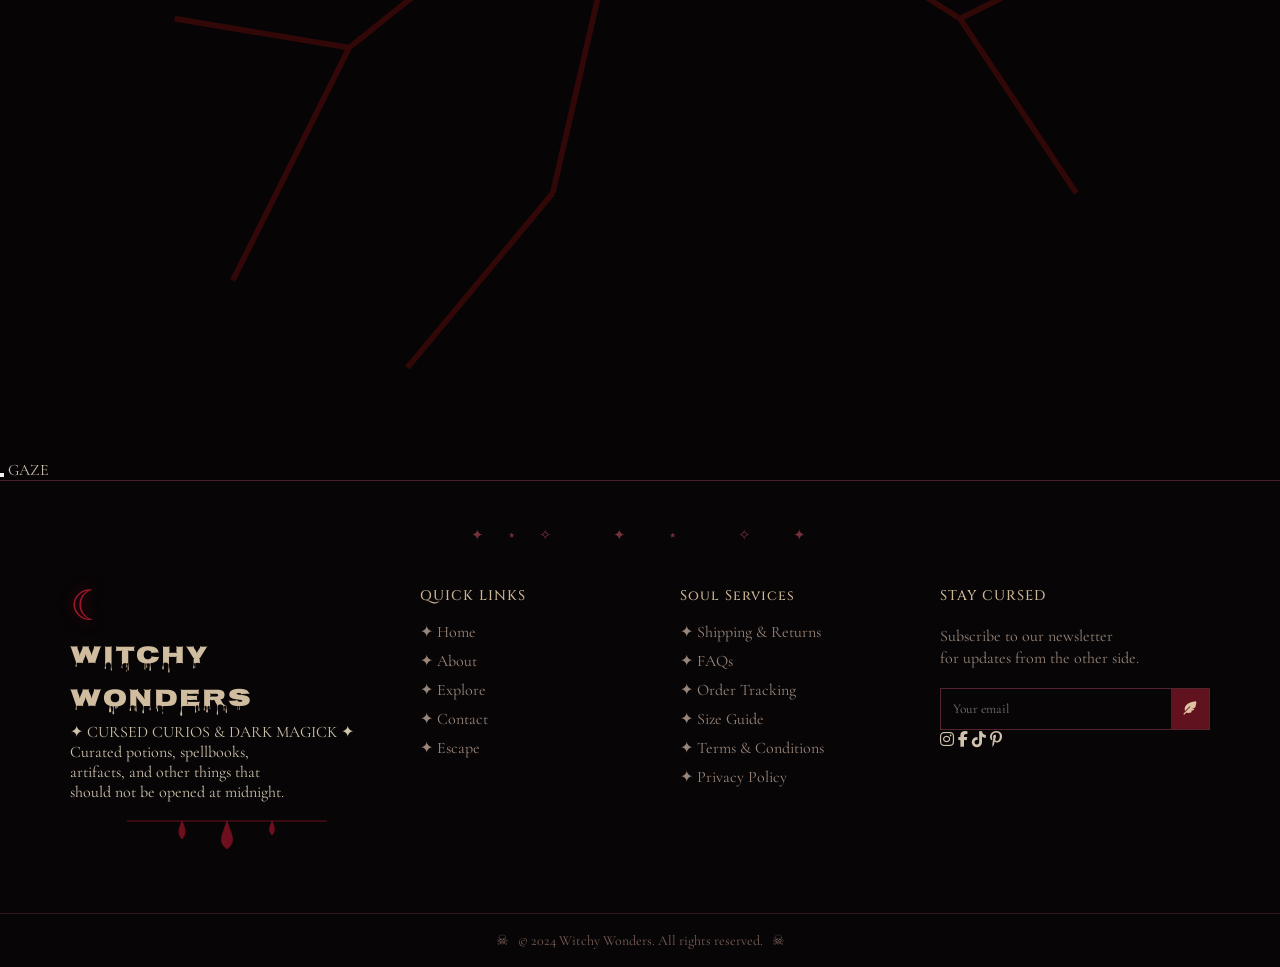
==== commit 05769952: "Refactor navigation to use nav-ring component Replaced old navigation structure with a new nav-ring " ====
--- a/about.html
+++ b/about.html
@@ -147,29 +147,44 @@
     </main>
 
     <!-- NAV RING -->
-    <nav class="nav-ring" id="navRing" aria-hidden="true">
-
-      <a href="home.html" class="nav-item" style="--angle:8deg; --delay:0.02s">
-        <div class="nav-icon">🏠</div>
-        <div class="nav-title">HOME</div>
-      </a>
-
-      <a href="about.html" class="nav-item" style="--angle:38deg; --delay:0.08s">
-        <div class="nav-icon">🧙‍♀️</div>
-        <div class="nav-title">ABOUT US</div>
-      </a>
-
-      <a href="products.html" class="nav-item" style="--angle:68deg; --delay:0.14s">
-        <div class="nav-icon">🧪</div>
-        <div class="nav-title">PRODUCTS</div>
-      </a>
-
-      <a href="contact.html" class="nav-item" style="--angle:98deg; --delay:0.20s">
-        <div class="nav-icon">✉️</div>
-        <div class="nav-title">CONTACT</div>
-      </a>
-
-    </nav>
+    <div class="orb-wrap">
+  <svg class="ground-crack" viewBox="0 0 220 220">
+    <g stroke="#5c0a0a" stroke-width="1" opacity="0.5" fill="none">
+      <path d="M110 110 L60 150 M60 150 L40 190 M60 150 L30 145"/>
+      <path d="M110 110 L165 145 M165 145 L195 130 M165 145 L185 175"/>
+      <path d="M110 110 L95 175 M95 175 L70 205"/>
+      <path d="M110 110 L135 60 M135 60 L120 25"/>
+    </g>
+  </svg>
+
+  <div class="orb-stand"></div>
+
+  <button class="orb" id="orbBtn" type="button" aria-expanded="false" aria-controls="navRing" aria-label="Open the crystal ball navigation">
+    <div class="mist"></div>
+    <div class="highlight"></div>
+  </button>
+
+  <span class="orb-label" id="orbLabel">GAZE</span>
+
+  <nav class="nav-ring" id="navRing" aria-hidden="true">
+    <a href="done.html" class="nav-item" style="--angle:8deg; --delay:0.02s">
+      <div class="nav-icon">🏠</div>
+      <div class="nav-title">HOME</div>
+    </a>
+    <a href="about.html" class="nav-item" style="--angle:38deg; --delay:0.08s">
+      <div class="nav-icon">🧙‍♀️</div>
+      <div class="nav-title">ABOUT US</div>
+    </a>
+    <a href="product.html" class="nav-item" style="--angle:68deg; --delay:0.14s">
+      <div class="nav-icon">🧪</div>
+      <div class="nav-title">PRODUCTS</div>
+    </a>
+    <a href="contact.html" class="nav-item" style="--angle:98deg; --delay:0.20s">
+      <div class="nav-icon">✉️</div>
+      <div class="nav-title">CONTACT</div>
+    </a>
+  </nav>
+</div>
 
     <footer>
         <div class="footer-stars">✦　⋆　✧　　　✦　　⋆　　　✧　　✦</div>
